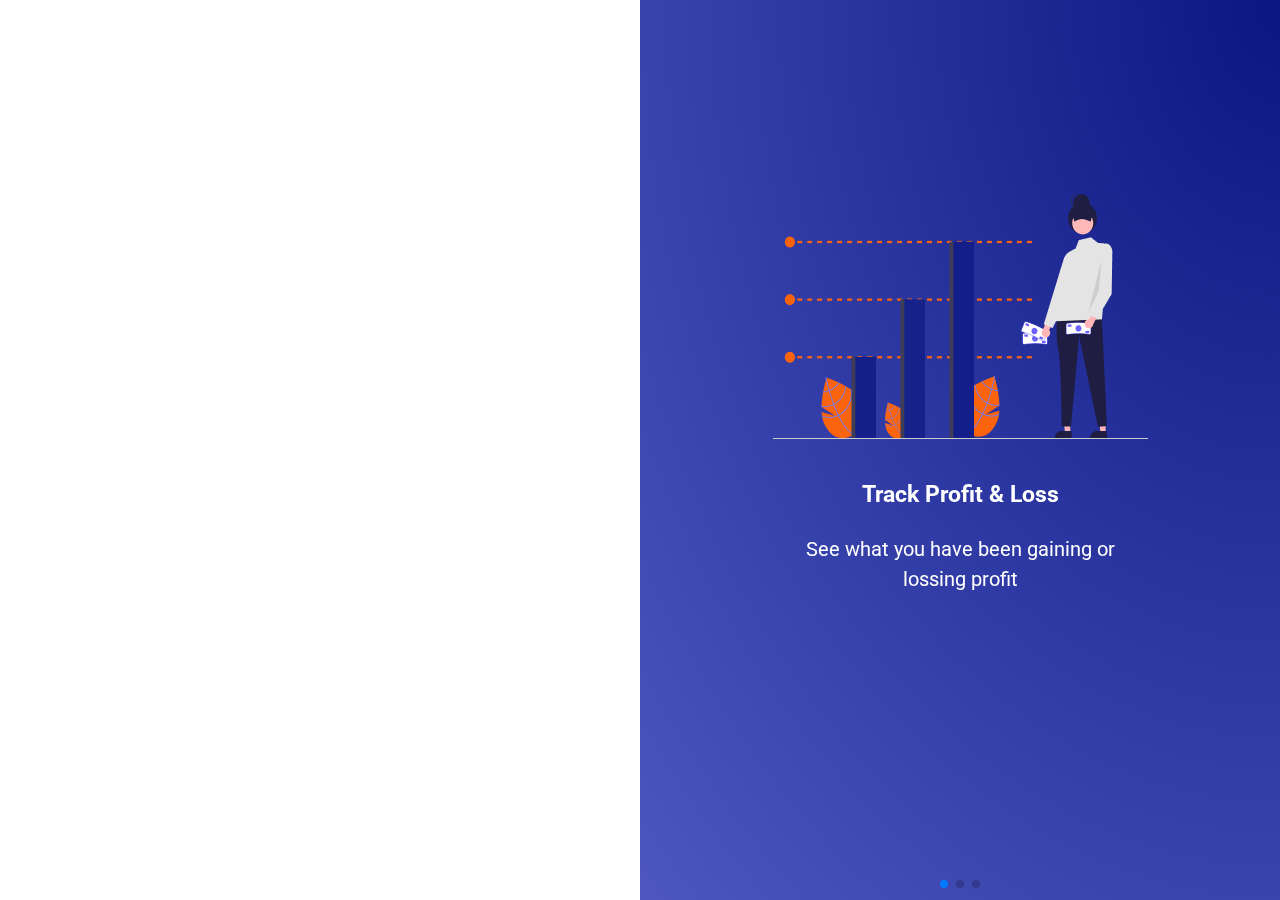
==== index.html @ c45a9554 "first commit" ====
<!DOCTYPE html>
<html lang="en">
  <head>
    <meta charset="UTF-8" />
    <meta http-equiv="X-UA-Compatible" content="IE=edge" />
    <meta name="viewport" content="width=device-width, initial-scale=1.0" />
    <link rel="icon" type="image/icon type" href="/images/Group 45.png" />

    <title>StockBook</title>
    <link rel="stylesheet" href="styles.css" />
    <link rel="preconnect" href="https://fonts.googleapis.com" />
    <link rel="preconnect" href="https://fonts.gstatic.com" crossorigin />
    <link
      href="https://fonts.googleapis.com/css2?family=Roboto:wght@100&display=swap"
      rel="stylesheet"
    />

    <link
      rel="stylesheet"
      href="https://cdn.jsdelivr.net/npm/swiper@9/swiper-bundle.min.css"
    />

    <script
      src="https://cdn.jsdelivr.net/npm/swiper@9/swiper-bundle.min.js"
      defer
    ></script>
    <script src="index.js" defer></script>
  </head>
  <body>
    <div class="container">
      <div class="sign-up"></div>
      <!-- Slider main container -->
      <div class="swiper">
        <!-- Additional required wrapper -->
        <div class="swiper-wrapper">
          <!-- Slides -->
          <div class="swiper-slide">
            <div class="slider">
              <img src="images/undraw_investment_data_re_sh9x 1 (1).png" />
              <div class="slider--text">
                <h3>Track Profit & Loss</h3>
                <p>See what you have been gaining or lossing profit</p>
              </div>
            </div>
          </div>
          <div class="swiper-slide">
            <div class="slider">
              <img src="images/undraw_notebook_re_id0r 1.png" alt="" />
              <div class="slider--text">
                <h3>Bookeeping made easy</h3>
                <p>
                  Keep records of financial affairs of your
                  business easily
                </p>
              </div>
            </div>
          </div>
          <div class="swiper-slide">
            <div class="slider slider3">
              <img src="images/undraw_cloud_sync_re_02p1(1) 1.png" alt="" />
              <div class="slider--text">
                <h3>Cloud Storage</h3>
                <p>
                  Store and retrieve all your information
                  from the cloud
                </p>
                <div class="slider--sign_in">
                 <button class="sign_in--btn">Get Strated</button>
                <h5> <small>Already have an account? <a href="">sign in</a></h5></small>
              </div>
              </div>
             
            </div>
          </div>
        </div>
        <!-- If we need pagination -->
        <div class="swiper-pagination"></div>

        <!-- If we need navigation buttons -->
        <div class="swiper-button-prev">
          <h3 class="swiper-button--btn">Skip</h3>
        </div>
        <div class="swiper-button-next">
          <h3 class="swiper-button--btn">Next</h3>
        </div>
      </div>
      <!-- the slider div
      <div>
        
       
       
      </div> -->
    </div>
  </body>
</html>
---- styles.css ----
* {
  margin: 0;
  padding: 0;
  box-sizing: border-box;
}
body {
  font-family: "Roboto", sans-serif;
}
.container {
  width: 100%;
  height: 100vh;
  background: #222;
}
.swiper {
  width: 100%;
  height: 100vh;
  background: radial-gradient(at top right, #0b1682, #4d57bf);
}
.swiper {
  display: flex;
  justify-content: center;
  align-items: center;
}
.swiper-slide > .slider {
  display: flex;
  justify-content: center;
  align-items: center;
  flex-direction: column;
  margin: 30% auto;
  color: white;
  font-size: 20px;
  line-height: 30px;
  gap: 40px;
  text-align: center;
  padding: 0 20px;
}
.swiper-slide .slider3 {
  margin: 15% auto;
}
.slider--text {
  display: flex;
  flex-direction: column;
  gap: 25px;
  justify-content: center;
  align-items: center;
}
.slider a {
  color: #fff;
}
.slider > p {
  color: rgba(255, 255, 255, 0.75);
  font-size: 15px;
  line-height: 18px;
  text-align: center;
}
.swiper .swiper-button-next::after,
.swiper-button-prev::after {
  content: "" !important;
}
.swiper .swiper-button-next {
  position: absolute;
  top: 95%;
  right: 5%;
}
.swiper .swiper-button-prev {
  top: 95%;
  left: 5%;
}
.swiper-button--btn {
  font-size: 20px;
  color: #fff;

  line-height: 31px;
}
.sign_in--btn {
  width: 207px;
  height: 50px;
  background-color: #fb640d;
  color: #fff;
  border-radius: 10px;
  font-size: 20px;
  font-weight: bold;
  border: #222;
  line-height: 158%;
  letter-spacing: 1%;
  font-family: "Roboto", sans-serif;
}
.sign_in--btn:hover:active {
  background-color: #cd5713;
}
@media screen and (min-width: 1200px) {
  .container {
    display: flex;
  }
  .sign-up {
    width: 50%;
    background-color: #fff;
  }
  .swiper {
    width: 50%;
  }
  .slider--text {
    width: 350px;
  }
  .swiper-button--btn{
    display: none;
  }
}
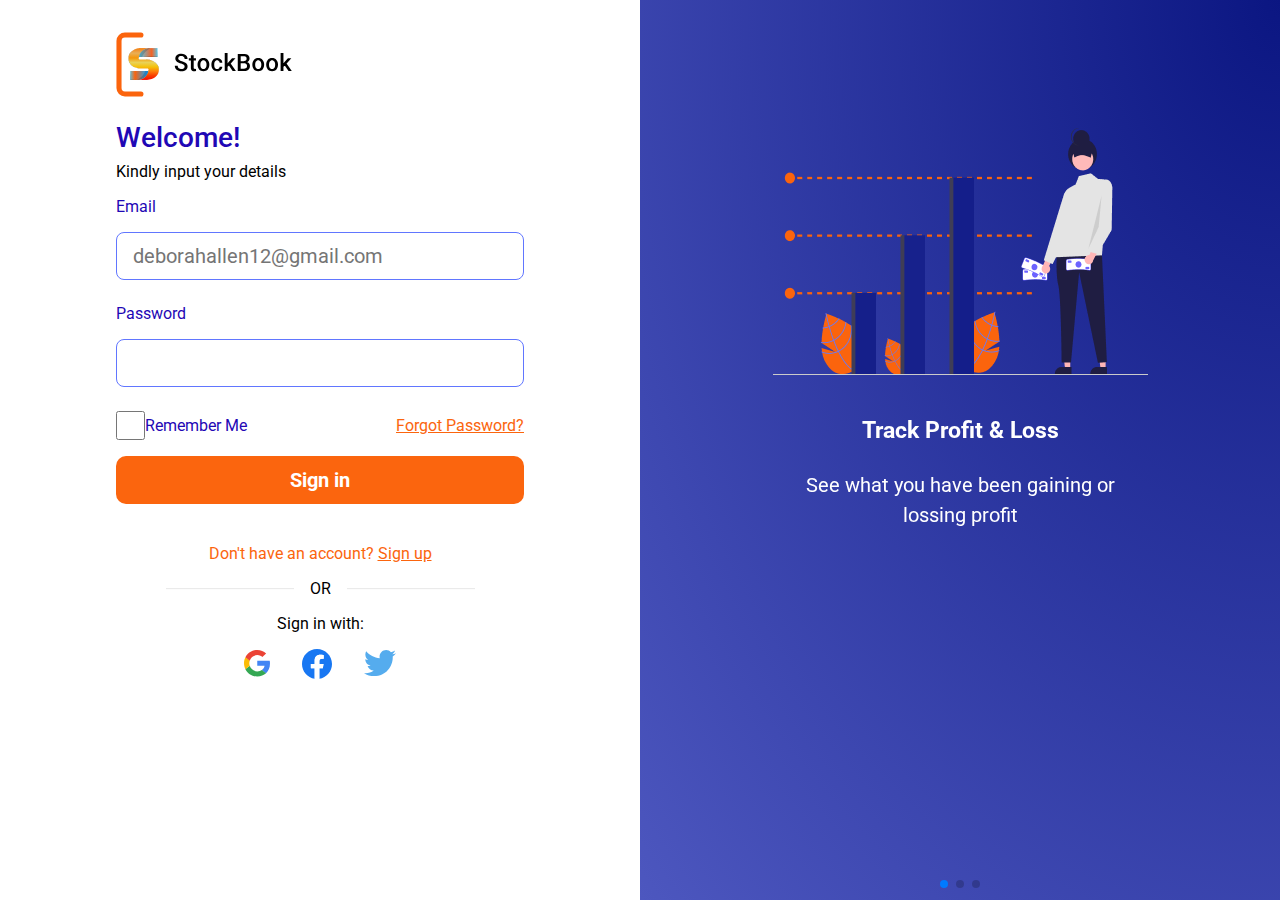
==== commit d8c50854: "added sign-in and sign-up" ====
--- a/index.html
+++ b/index.html
@@ -28,7 +28,60 @@
   </head>
   <body>
     <div class="container">
-      <div class="sign-up"></div>
+      <div class="sign-up">
+        <div class="login-form">
+        <header class="d-flex ai-center">
+            <img src="images/full-logo.svg" class="logo" alt="">
+        </header>
+            <h1>Welcome!</h1>
+            <p id="instruction">Kindly input your details</p>
+            
+            <form action="">
+                <label for="email">
+                    Email
+                    <input type="email" id="email" placeholder="deborahallen12@gmail.com">
+                </label>
+            
+                <label for="password">
+                    Password
+                    <input type="password" id="password">
+                </label>
+
+                <div class="d-flex jc-between ai-center">
+                    <label class="d-flex ai-center" for="remember">
+                        <input type="checkbox">
+                        Remember Me
+                    </label>
+                    
+                    <a href="#" class="cta">Forgot Password?</a>
+                </div>
+
+                <div class="d-grid pi-center ta-center options ">
+
+                    <button>Sign in</button>
+
+                    <p class="cta">Don't have an account? <a href="sign_up.html">Sign up</a></p>
+                
+                    <!-- divider -->
+                    <span class="d-flex"><img src="images/divider.svg" class="divider" alt=""> OR <img src="images/divider.svg"
+                            class="divider" alt=""></span>
+                
+                    <p>Sign in with:</p>
+                
+                    <!--Social media icons -->
+                    <div class="icon-container d-flex jc-center ai-center">
+                        <a href=""><img src="images/icon-google.svg" alt=""></a>
+                        <a href=""><img src="images/icon-facebook.svg" alt=""></a>
+                        <a href=""><img src="images/icon-twitter.svg" alt=""></a>
+                    </div>
+                </div>
+            </form>
+
+           
+                 
+    </div>
+
+      </div>
       <!-- Slider main container -->
       <div class="swiper">
         <!-- Additional required wrapper -->
@@ -65,8 +118,8 @@
                   from the cloud
                 </p>
                 <div class="slider--sign_in">
-                 <button class="sign_in--btn">Get Strated</button>
-                <h5> <small>Already have an account? <a href="">sign in</a></h5></small>
+                 <a  href="/signin.html" class="sign_in--link">Get Started</a>
+                <h5> <small>Already have an account? <a href="/signin.html">sign in</a></h5></small>
               </div>
               </div>
              
--- a/styles.css
+++ b/styles.css
@@ -1,3 +1,13 @@
+:root {
+  --bg-gradient: 72.13deg, #4d57bf -17.21%, #0b1682 92.62%;
+  --color-cta: hsla(22, 97%, 52%, 1);
+  --hover-color-cta: rgb(198, 92, 31);
+  --input-color: hsl(232, 100%, 69%);
+  --checkbox-color: #eeebff;
+  --text-color: hsla(248, 92%, 37%, 1);
+  --ff-body: "Roboto", sans-serif;
+}
+
 * {
   margin: 0;
   padding: 0;
@@ -13,7 +23,8 @@
 }
 .swiper {
   width: 100%;
-  height: 100vh;
+  height: 100%;
+
   background: radial-gradient(at top right, #0b1682, #4d57bf);
 }
 .swiper {
@@ -26,7 +37,7 @@
   justify-content: center;
   align-items: center;
   flex-direction: column;
-  margin: 30% auto;
+  margin: 20% auto;
   color: white;
   font-size: 20px;
   line-height: 30px;
@@ -35,7 +46,7 @@
   padding: 0 20px;
 }
 .swiper-slide .slider3 {
-  margin: 15% auto;
+  margin: 10% auto;
 }
 .slider--text {
   display: flex;
@@ -59,11 +70,11 @@
 }
 .swiper .swiper-button-next {
   position: absolute;
-  top: 95%;
+  top: 87%;
   right: 5%;
 }
 .swiper .swiper-button-prev {
-  top: 95%;
+  top: 87%;
   left: 5%;
 }
 .swiper-button--btn {
@@ -72,9 +83,12 @@
 
   line-height: 31px;
 }
-.sign_in--btn {
-  width: 207px;
-  height: 50px;
+.sign-up {
+  display: none;
+}
+
+.sign_in--link {
+  padding: 15px 30px;
   background-color: #fb640d;
   color: #fff;
   border-radius: 10px;
@@ -84,15 +98,157 @@
   line-height: 158%;
   letter-spacing: 1%;
   font-family: "Roboto", sans-serif;
-}
-.sign_in--btn:hover:active {
+  margin-top: 15px;
+  text-decoration: none;
+}
+
+.sign_in--link:hover:active {
   background-color: #cd5713;
 }
+.slider--sign_in > h5 {
+  margin-top: 20px;
+}
+
+input,
+button,
+textarea,
+select {
+  font: inherit;
+}
+
+button {
+  cursor: pointer;
+  border: none;
+}
+
+a {
+  color: inherit;
+}
+
+label,
+h1 {
+  color: var(--text-color);
+}
+
+/* Utility Styles */
+.d-flex {
+  display: flex;
+}
+
+.d-grid {
+  display: grid;
+}
+
+.pi-center {
+  place-items: center;
+}
+
+.jc-between {
+  justify-content: space-between;
+}
+
+.jc-center {
+  justify-content: center;
+}
+
+.ai-center {
+  align-items: center;
+}
+
+.ta-center {
+  text-align: center;
+}
+
+header {
+  margin-bottom: 1.5rem;
+}
+
+.carousel-container {
+  width: 50vw;
+  padding: 5rem;
+}
+
+.login-form {
+  width: 50vw;
+  padding: 2rem 7.25rem;
+}
+
+h1 {
+  font-weight: 500;
+  font-size: 1.75rem;
+  margin-bottom: 0.5rem;
+}
+
+#instruction {
+  margin-bottom: 1rem;
+}
+
+label {
+  font-weight: 400;
+}
+
+#email,
+#password,
+#name,
+button {
+  width: 100%;
+  border-radius: 0.5rem;
+  height: 3rem;
+  margin-bottom: 1.5rem;
+  margin-top: 1rem;
+}
+
+#email,
+#name,
+#password {
+  border: 1px solid var(--input-color);
+  padding-left: 1rem;
+  font-size: 1.25rem;
+  font-weight: 400;
+}
+
+button {
+  border-radius: 0.625rem;
+  background-color: var(--color-cta);
+  color: white;
+  font-weight: 700;
+  font-size: 1.25rem;
+}
+
+button:hover {
+  background-color: var(--hover-color-cta);
+}
+
+input[type="checkbox"] {
+  background-color: var(--checkbox-color);
+  width: 1.8rem;
+  height: 1.8rem;
+  border-radius: 50%;
+}
+
+.options {
+  gap: 1rem;
+}
+
+.divider {
+  padding-inline: 1rem;
+  width: 10rem;
+}
+
+.cta {
+  color: var(--color-cta);
+}
+
+.icon-container img {
+  margin-inline: 1rem;
+}
+
 @media screen and (min-width: 1200px) {
   .container {
     display: flex;
   }
   .sign-up {
+    display: block;
     width: 50%;
     background-color: #fff;
   }
@@ -102,7 +258,11 @@
   .slider--text {
     width: 350px;
   }
-  .swiper-button--btn{
+  .swiper-button--btn {
     display: none;
   }
-}
+  .slider--sign_in {
+    display: none;
+  }
+}
+/* sign up */
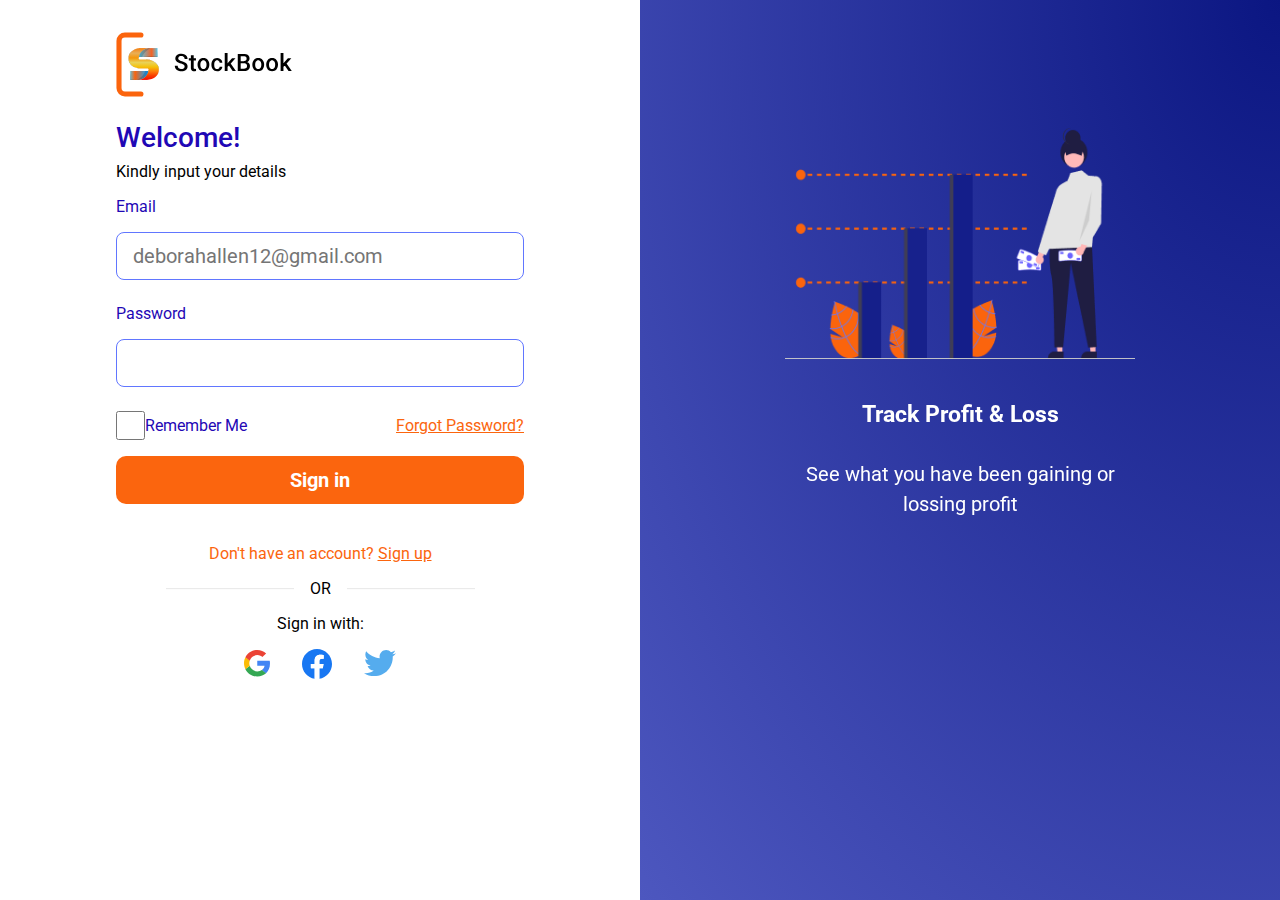
==== commit f5fdb72d: "changed image size" ====
--- a/index.html
+++ b/index.html
@@ -24,7 +24,7 @@
       src="https://cdn.jsdelivr.net/npm/swiper@9/swiper-bundle.min.js"
       defer
     ></script>
-    <script src="index.js" defer></script>
+    <script src="inde.js" defer></script>
   </head>
   <body>
     <div class="container">
--- a/styles.css
+++ b/styles.css
@@ -43,7 +43,10 @@
   line-height: 30px;
   gap: 40px;
   text-align: center;
-  padding: 0 20px;
+  padding: 0 30px;
+}
+.swiper-slide .slider img {
+  width: 350px;
 }
 .swiper-slide .slider3 {
   margin: 10% auto;
@@ -51,7 +54,7 @@
 .slider--text {
   display: flex;
   flex-direction: column;
-  gap: 25px;
+  gap: 30px;
   justify-content: center;
   align-items: center;
 }
@@ -98,7 +101,7 @@
   line-height: 158%;
   letter-spacing: 1%;
   font-family: "Roboto", sans-serif;
-  margin-top: 15px;
+
   text-decoration: none;
 }
 
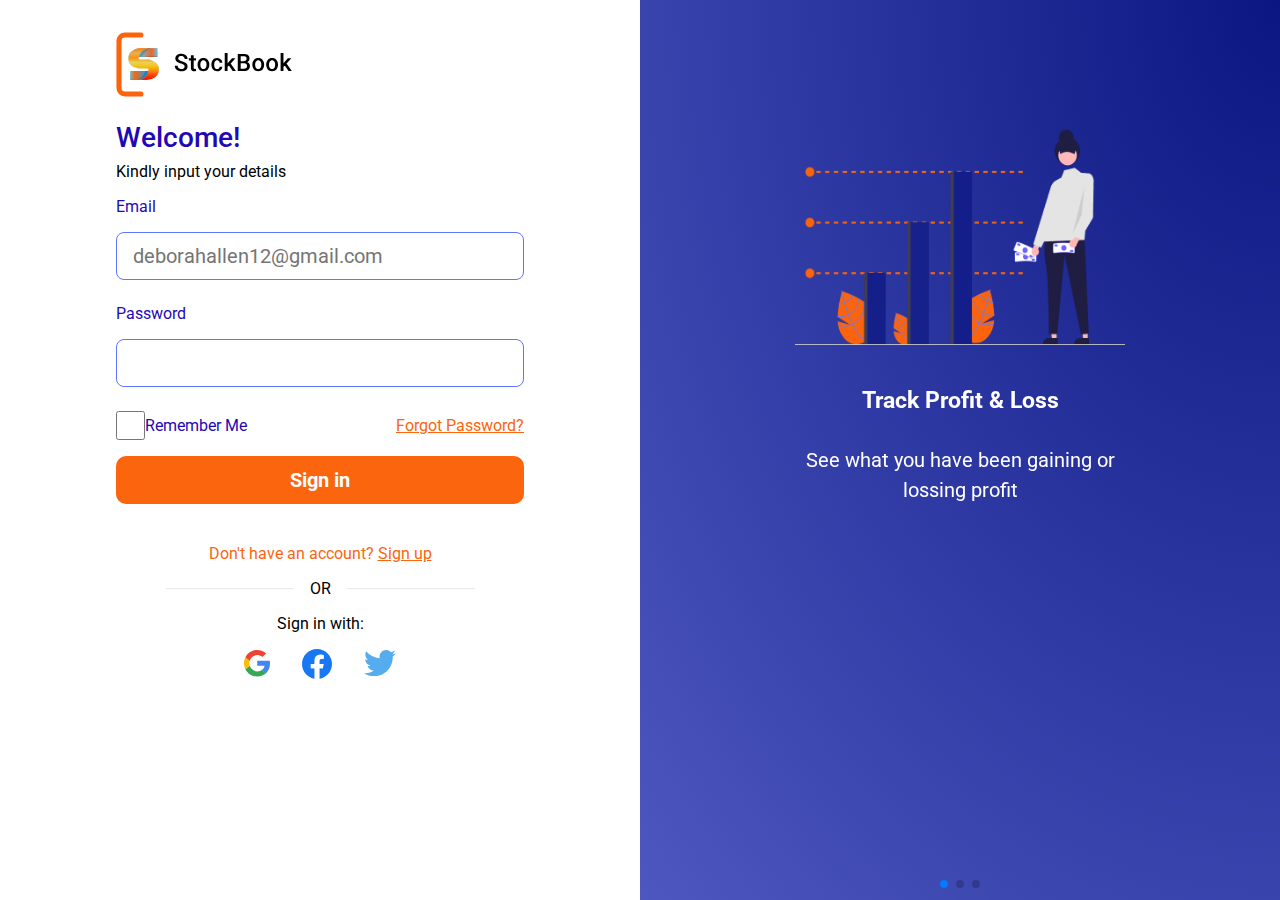
==== commit 447c45df: "changed image sizes" ====
--- a/index.html
+++ b/index.html
@@ -10,10 +10,8 @@
     <link rel="stylesheet" href="styles.css" />
     <link rel="preconnect" href="https://fonts.googleapis.com" />
     <link rel="preconnect" href="https://fonts.gstatic.com" crossorigin />
-    <link
-      href="https://fonts.googleapis.com/css2?family=Roboto:wght@100&display=swap"
-      rel="stylesheet"
-    />
+    <link href="https://fonts.googleapis.com/css2?family=Roboto:wght@100;400;500;700&display=swap" rel="stylesheet"/>
+
 
     <link
       rel="stylesheet"
@@ -24,7 +22,7 @@
       src="https://cdn.jsdelivr.net/npm/swiper@9/swiper-bundle.min.js"
       defer
     ></script>
-    <script src="inde.js" defer></script>
+    <script src="index.js" defer></script>
   </head>
   <body>
     <div class="container">
--- a/styles.css
+++ b/styles.css
@@ -46,7 +46,7 @@
   padding: 0 30px;
 }
 .swiper-slide .slider img {
-  width: 350px;
+  width: 330px;
 }
 .swiper-slide .slider3 {
   margin: 10% auto;
